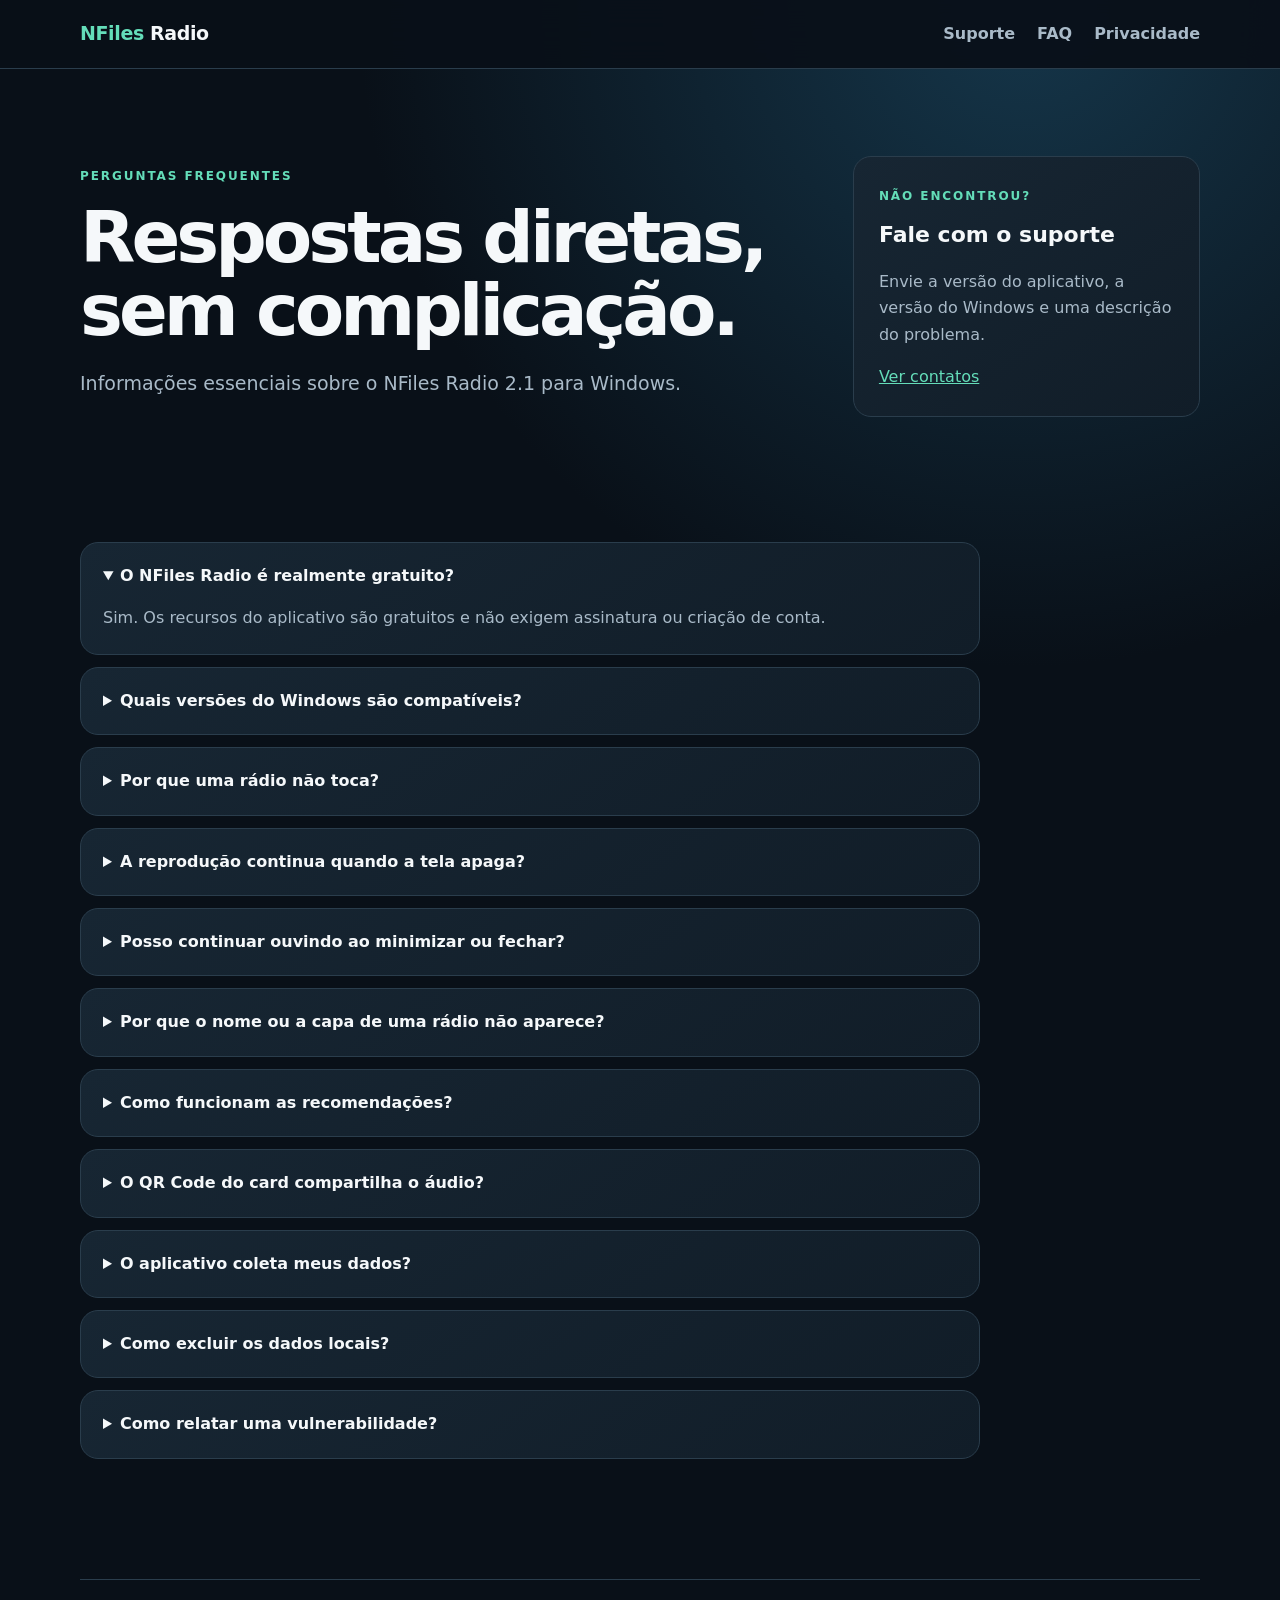
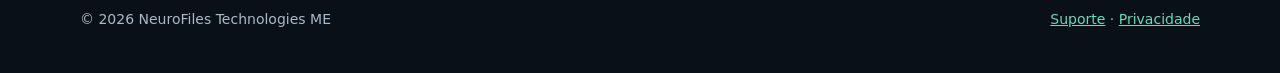
==== docs/faq.html @ c46e3ecd "feat: publish official support and FAQ pages" ====
<!doctype html>
<html lang="pt-BR">
<head>
  <meta charset="utf-8"><meta name="viewport" content="width=device-width, initial-scale=1">
  <meta name="description" content="Perguntas frequentes sobre instalação, rádios, áudio, privacidade e recursos do NFiles Radio.">
  <meta http-equiv="Content-Security-Policy" content="default-src 'self'; style-src 'self'; img-src 'self' data:; object-src 'none'; base-uri 'none'; form-action 'none'; upgrade-insecure-requests">
  <title>Perguntas frequentes — NFiles Radio</title><link rel="stylesheet" href="styles.css">
</head>
<body>
<a class="skip" href="#conteudo">Ir para o conteúdo</a>
<header><div class="nav"><a class="brand" href="index.html"><span>NFiles</span> Radio</a><nav aria-label="Principal"><a href="support.html">Suporte</a><a href="faq.html" aria-current="page">FAQ</a><a href="privacy.html">Privacidade</a></nav></div></header>
<main id="conteudo">
  <section class="hero"><div><p class="eyebrow">PERGUNTAS FREQUENTES</p><h1>Respostas diretas, sem complicação.</h1><p class="lead">Informações essenciais sobre o NFiles Radio 2.1 para Windows.</p></div><aside class="status"><span class="eyebrow">NÃO ENCONTROU?</span><strong>Fale com o suporte</strong><p>Envie a versão do aplicativo, a versão do Windows e uma descrição do problema.</p><a href="support.html#contato">Ver contatos</a></aside></section>
  <section class="faq" aria-label="Lista de perguntas frequentes">
    <details open><summary>O NFiles Radio é realmente gratuito?</summary><p>Sim. Os recursos do aplicativo são gratuitos e não exigem assinatura ou criação de conta.</p></details>
    <details><summary>Quais versões do Windows são compatíveis?</summary><p>O aplicativo foi preparado para Windows 10 e Windows 11 em computadores x64.</p></details>
    <details><summary>Por que uma rádio não toca?</summary><p>A emissora pode estar fora do ar, ter alterado o endereço ou bloquear determinadas regiões. Verifique a internet e teste outra estação. Se apenas uma falhar, informe ao suporte o nome dela.</p></details>
    <details><summary>A reprodução continua quando a tela apaga?</summary><p>Sim. Enquanto a rádio estiver tocando, o aplicativo mantém a reprodução ativa e permite que a tela apague normalmente. Suspender ou hibernar o computador interrompe os aplicativos.</p></details>
    <details><summary>Posso continuar ouvindo ao minimizar ou fechar?</summary><p>Sim, quando a reprodução em segundo plano estiver habilitada nas Configurações. O NFiles Radio permanece acessível pela bandeja do Windows.</p></details>
    <details><summary>Por que o nome ou a capa de uma rádio não aparece?</summary><p>Esses dados dependem das informações publicadas pela emissora e pelo catálogo. O aplicativo tenta resolver logos automaticamente e mantém um cache local, mas algumas rádios não fornecem imagem ou metadados completos.</p></details>
    <details><summary>Como funcionam as recomendações?</summary><p>As recomendações são calculadas localmente usando gêneros, localização, favoritos e histórico. Seus hábitos não são enviados ao mantenedor.</p></details>
    <details><summary>O QR Code do card compartilha o áudio?</summary><p>Não. O card contém somente dados públicos da estação e um QR Code para o site ou stream informado. O aplicativo não grava nem redistribui a transmissão.</p></details>
    <details><summary>O aplicativo coleta meus dados?</summary><p>O NFiles Radio não exige conta e não possui telemetria própria. Preferências, favoritos e histórico ficam no perfil local do Windows. Consulte a política de privacidade para detalhes.</p></details>
    <details><summary>Como excluir os dados locais?</summary><p>Remova históricos pelo aplicativo. Após desinstalar, a pasta %LOCALAPPDATA%\NFilesRadio pode ser apagada manualmente para excluir dados restantes.</p></details>
    <details><summary>Como relatar uma vulnerabilidade?</summary><p>Não publique detalhes sensíveis em uma Issue. Envie uma descrição responsável para nfilesia@gmail.com com o assunto “Segurança — NFiles Radio”.</p></details>
  </section>
</main>
<footer><span>© 2026 NeuroFiles Technologies ME</span><span><a href="support.html">Suporte</a> · <a href="privacy.html">Privacidade</a></span></footer>
</body>
</html>
---- docs/styles.css ----
:root {
  color-scheme: dark;
  --bg: #091018;
  --panel: #111d28;
  --panel-2: #172633;
  --line: #2a3d4c;
  --text: #f5f8fa;
  --muted: #a9bac8;
  --accent: #64ddb9;
  --accent-dark: #071b16;
  font-family: "Segoe UI", system-ui, -apple-system, sans-serif;
}
* { box-sizing: border-box; }
html { scroll-behavior: smooth; }
body { margin: 0; background: radial-gradient(circle at 80% 0, #15364a 0, transparent 34%), var(--bg); color: var(--text); line-height: 1.65; }
a { color: var(--accent); }
.skip { position: absolute; left: -9999px; }
.skip:focus { left: 16px; top: 12px; z-index: 5; padding: 10px 14px; background: var(--text); color: var(--bg); }
header { position: sticky; top: 0; z-index: 3; border-bottom: 1px solid var(--line); background: #091018ed; backdrop-filter: blur(16px); }
.nav { width: min(1120px, 92vw); min-height: 68px; margin: auto; display: flex; align-items: center; gap: 26px; }
.brand { margin-right: auto; color: var(--text); text-decoration: none; font-size: 19px; font-weight: 800; letter-spacing: -.02em; }
.brand span, .eyebrow { color: var(--accent); }
nav { display: flex; gap: 22px; }
nav a { color: var(--muted); text-decoration: none; font-weight: 600; }
nav a:hover, nav a:focus-visible { color: var(--text); }
main, footer { width: min(1120px, 92vw); margin: auto; }
.hero { padding: 86px 0 58px; display: grid; grid-template-columns: 1.35fr .65fr; gap: 52px; align-items: center; }
.eyebrow { font-size: 12px; font-weight: 800; letter-spacing: .16em; }
h1 { margin: 14px 0 20px; max-width: 780px; font-size: clamp(42px, 6vw, 72px); line-height: 1.02; letter-spacing: -.055em; }
h2 { margin-top: 0; font-size: clamp(28px, 4vw, 42px); line-height: 1.12; letter-spacing: -.035em; }
h3 { margin-top: 0; }
.lead { max-width: 760px; color: var(--muted); font-size: 19px; }
.actions { display: flex; flex-wrap: wrap; gap: 12px; margin-top: 28px; }
.button { display: inline-flex; align-items: center; justify-content: center; min-height: 44px; padding: 10px 17px; border: 1px solid var(--accent); border-radius: 11px; background: var(--accent); color: var(--accent-dark); text-decoration: none; font-weight: 750; }
.button.secondary { background: transparent; color: var(--text); border-color: var(--line); }
.status, .card, details { background: linear-gradient(145deg, var(--panel-2), var(--panel)); border: 1px solid var(--line); border-radius: 18px; }
.status, .card { padding: 25px; }
.status strong { display: block; margin: 8px 0; font-size: 22px; }
.status p, .card p, details p, footer { color: var(--muted); }
section { padding: 54px 0; }
.grid { display: grid; grid-template-columns: repeat(3, 1fr); gap: 15px; }
.contact-grid { grid-template-columns: repeat(3, 1fr); }
.card a { font-weight: 700; overflow-wrap: anywhere; }
.steps { padding-left: 22px; }
.steps li { margin: 10px 0; }
.faq { max-width: 900px; }
details { margin: 12px 0; padding: 0 22px; }
summary { cursor: pointer; padding: 20px 0; font-weight: 700; }
details p { margin: -4px 0 22px; }
.notice { border-left: 3px solid var(--accent); padding: 4px 0 4px 18px; color: var(--muted); }
footer { display: flex; justify-content: space-between; gap: 20px; margin-top: 54px; padding: 28px 0 42px; border-top: 1px solid var(--line); font-size: 14px; }
:focus-visible { outline: 3px solid var(--accent); outline-offset: 3px; }
@media (max-width: 800px) { .hero { grid-template-columns: 1fr; gap: 24px; padding-top: 60px; } .grid, .contact-grid { grid-template-columns: 1fr; } }
@media (max-width: 620px) { nav { gap: 12px; font-size: 14px; } nav a:first-child { display: none; } h1 { font-size: 42px; } footer { flex-direction: column; } }
@media (prefers-reduced-motion: reduce) { html { scroll-behavior: auto; } }
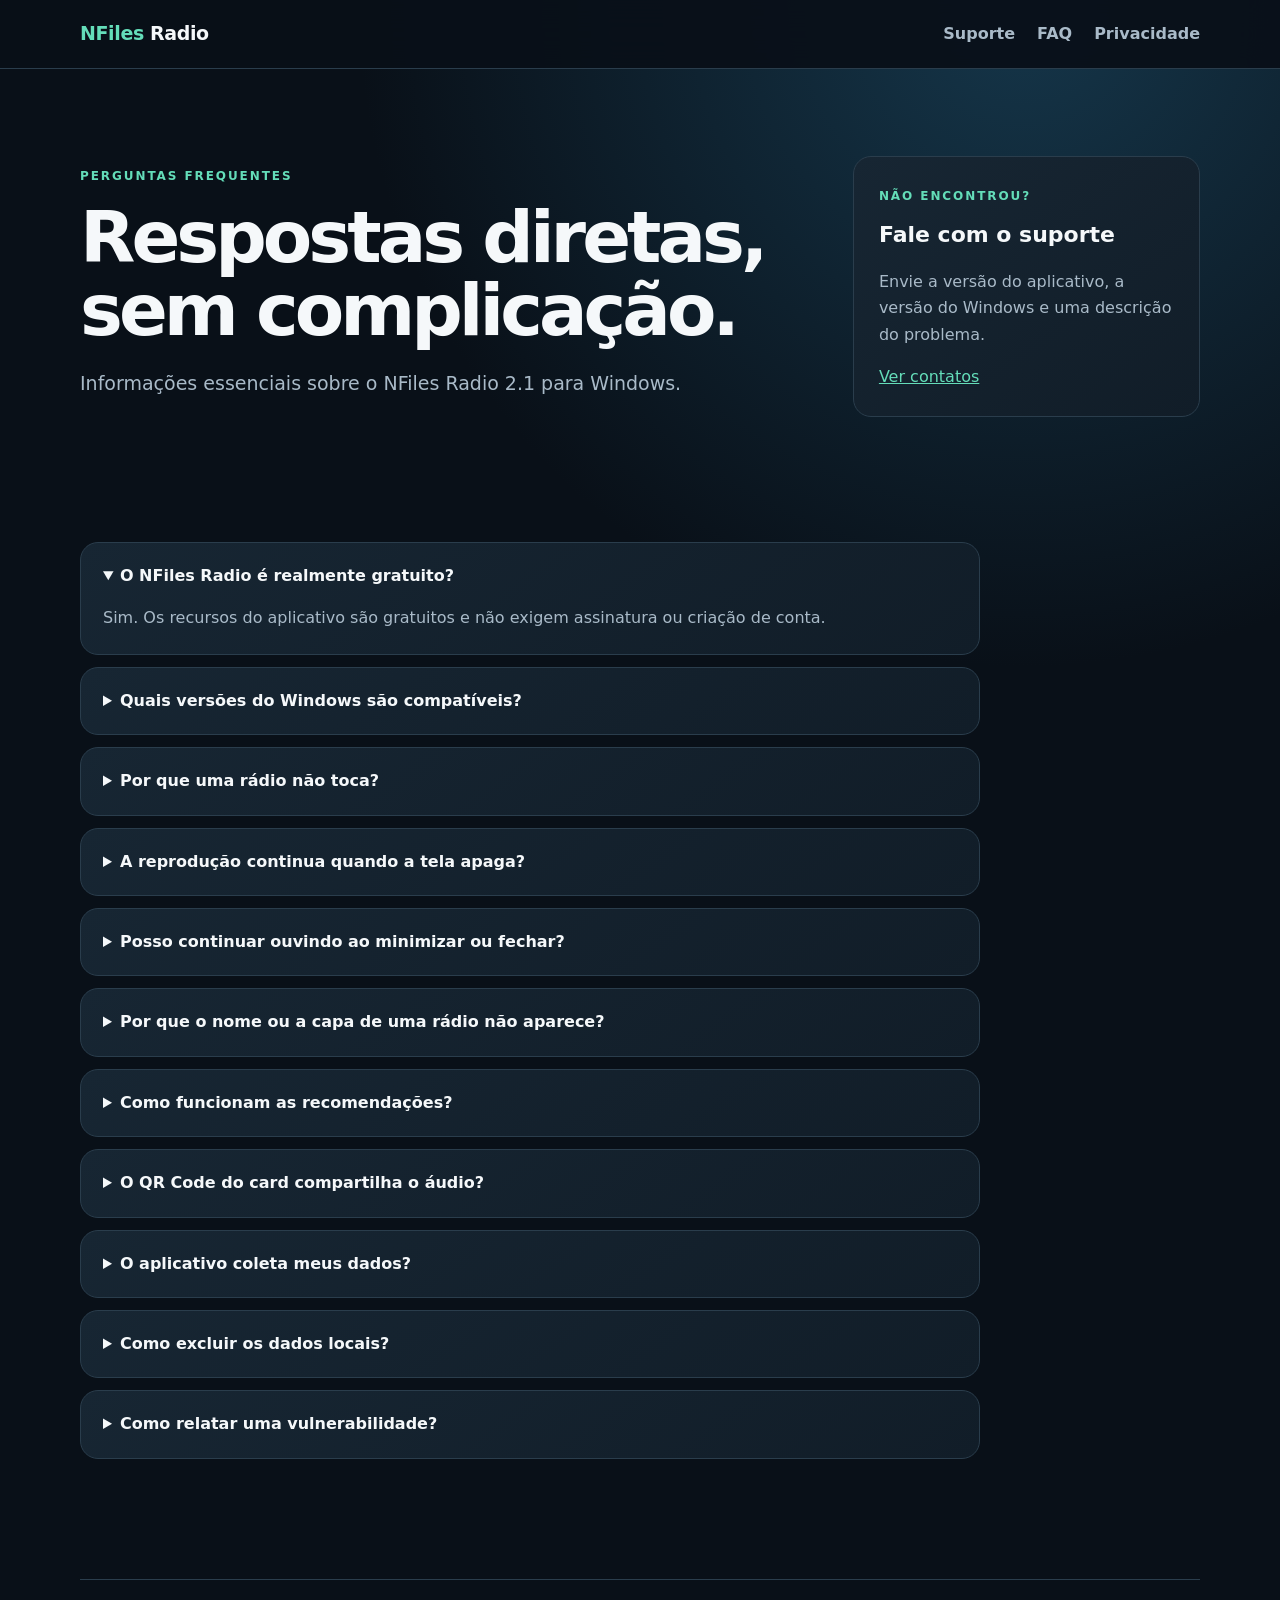
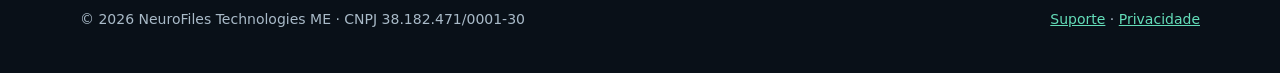
==== commit 46ff8cd4: "fix: move company registration to page footer" ====
--- a/docs/faq.html
+++ b/docs/faq.html
@@ -25,6 +25,6 @@
     <details><summary>Como relatar uma vulnerabilidade?</summary><p>Não publique detalhes sensíveis em uma Issue. Envie uma descrição responsável para nfilesia@gmail.com com o assunto “Segurança — NFiles Radio”.</p></details>
   </section>
 </main>
-<footer><span>© 2026 NeuroFiles Technologies ME</span><span><a href="support.html">Suporte</a> · <a href="privacy.html">Privacidade</a></span></footer>
+<footer><span>© 2026 NeuroFiles Technologies ME · CNPJ 38.182.471/0001-30</span><span><a href="support.html">Suporte</a> · <a href="privacy.html">Privacidade</a></span></footer>
 </body>
 </html>
